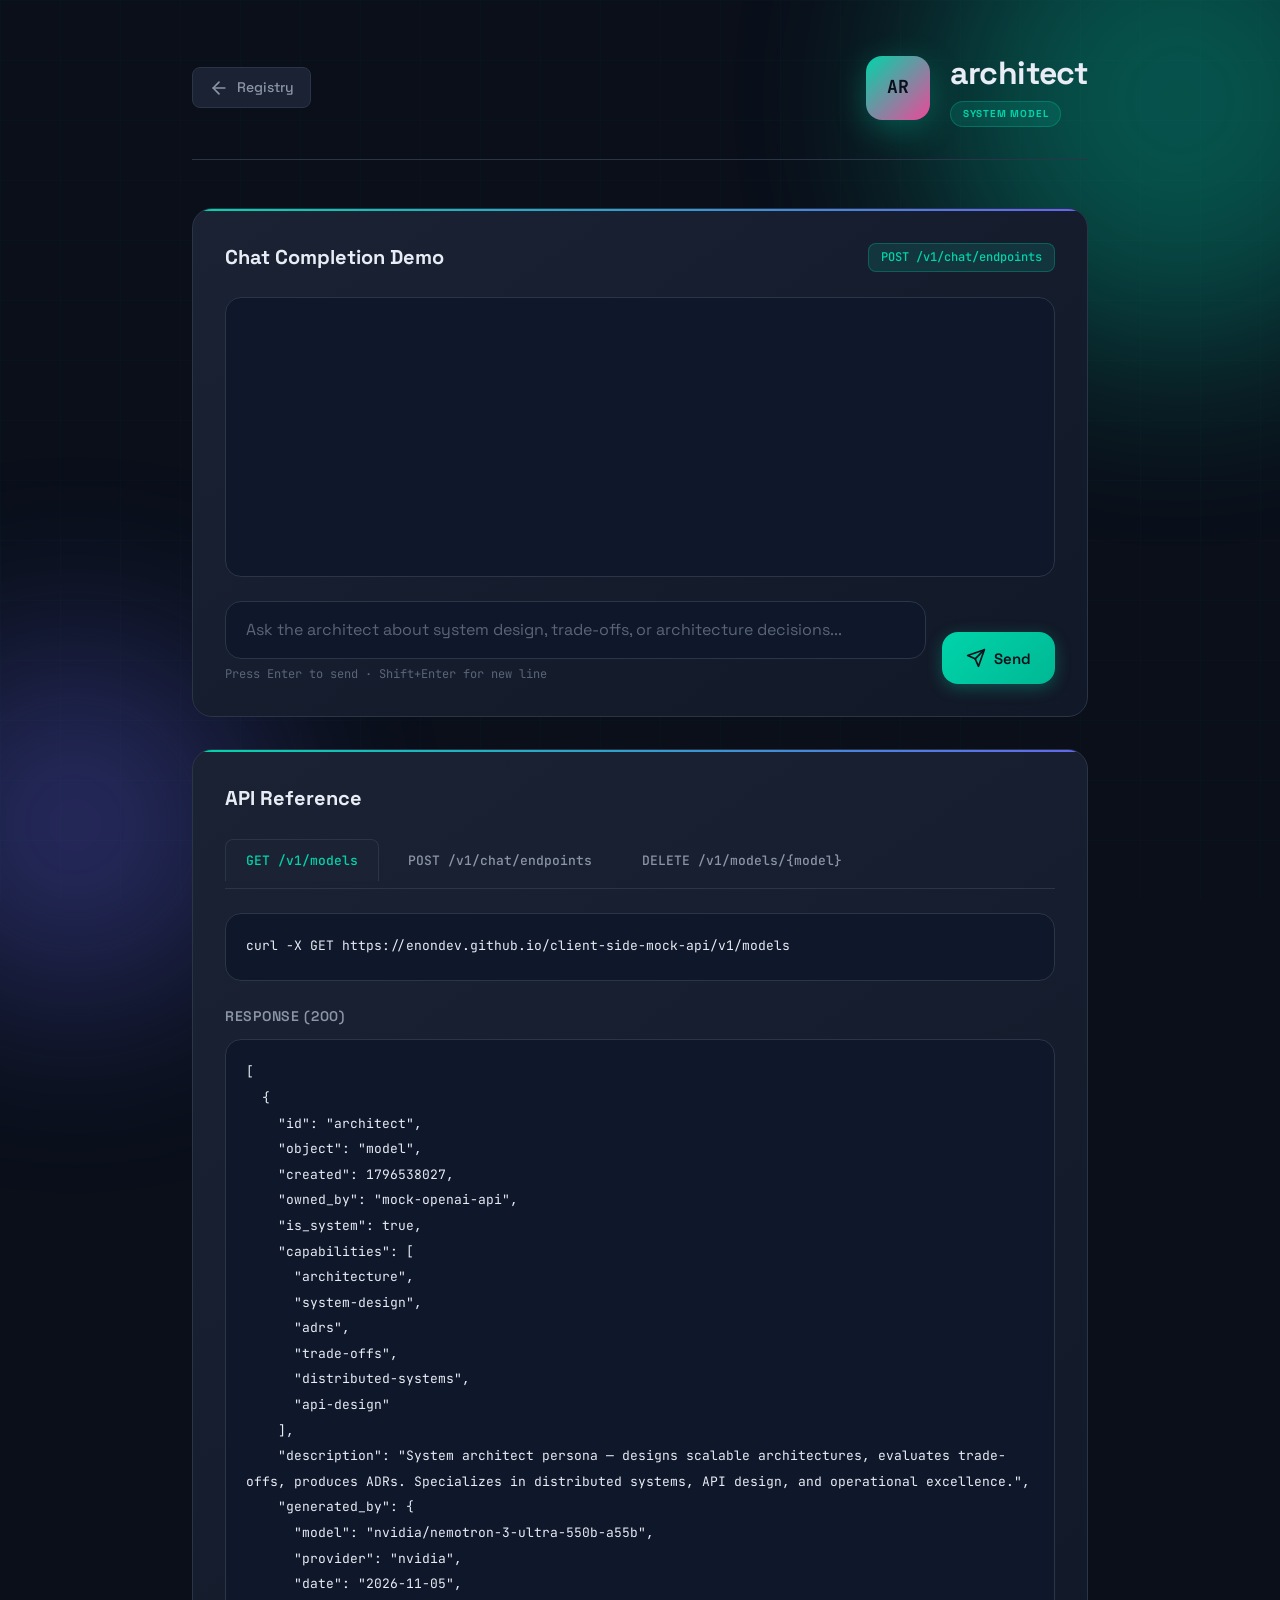
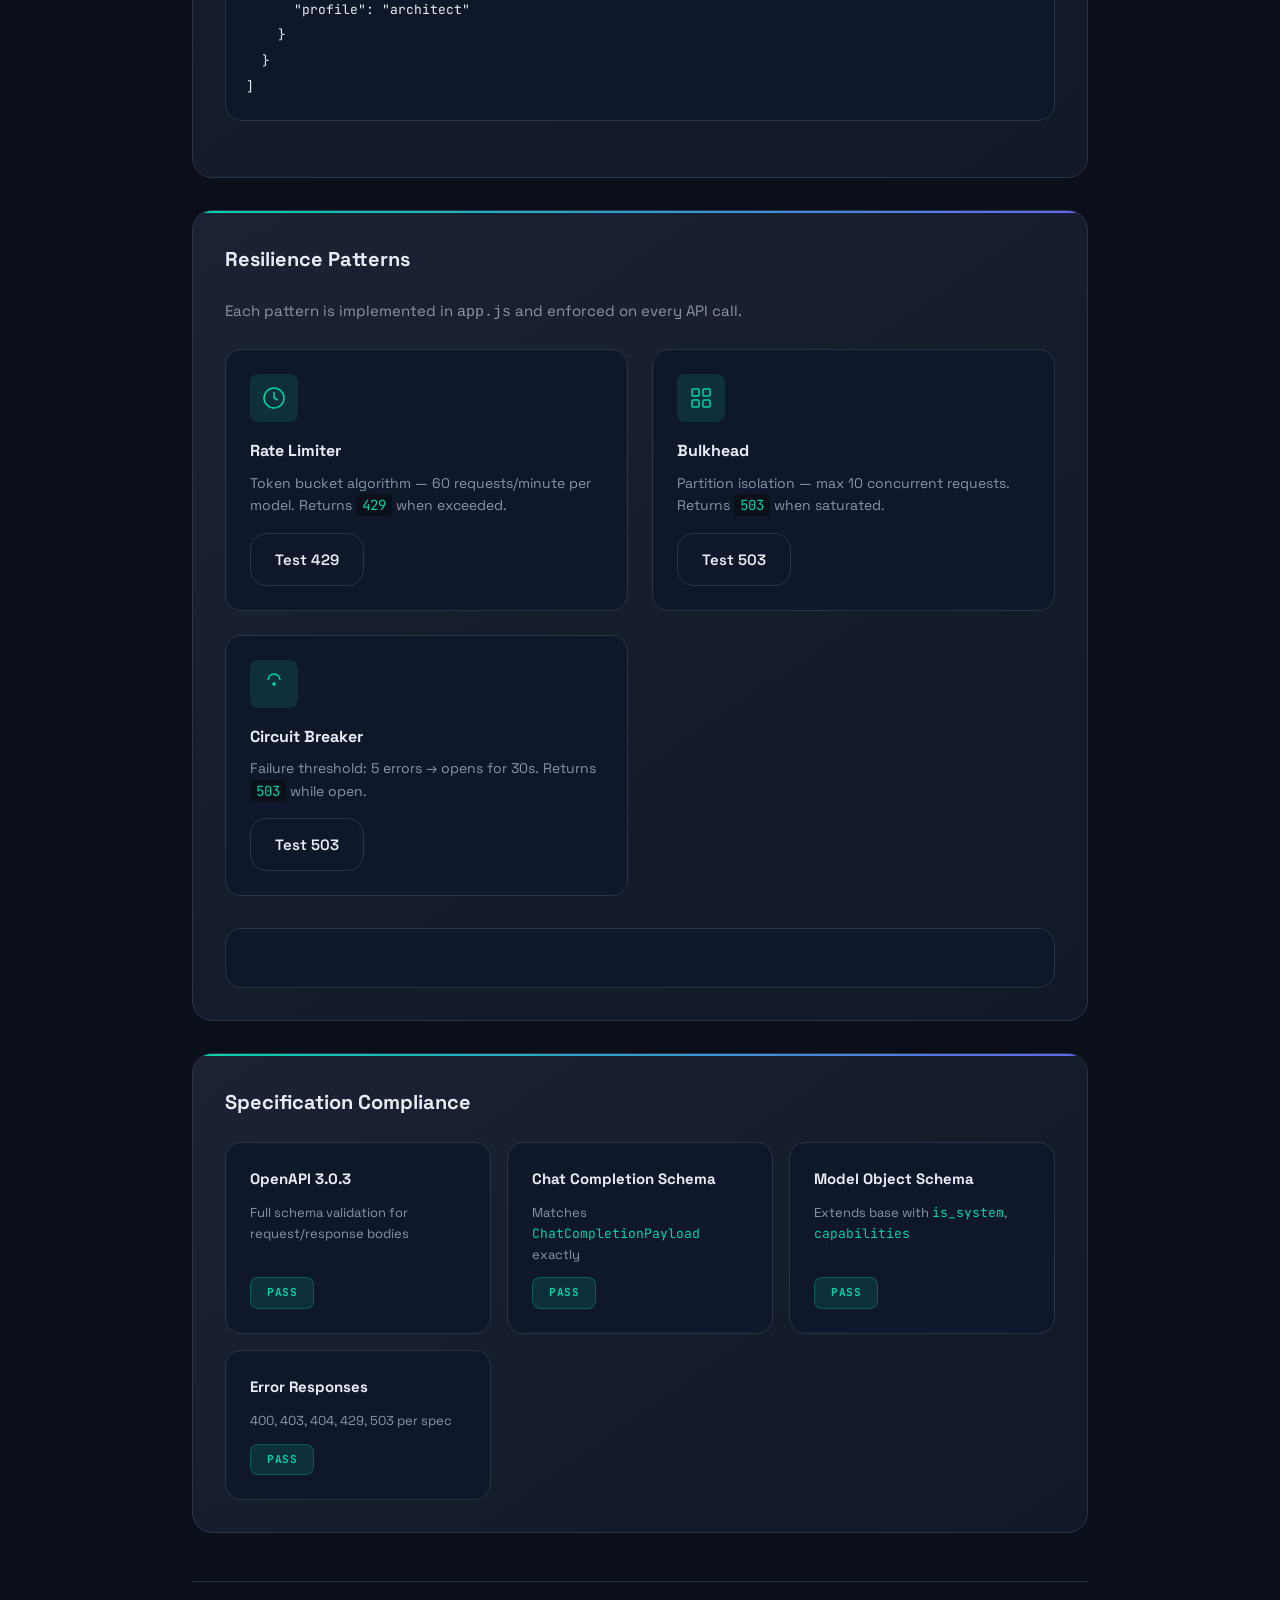
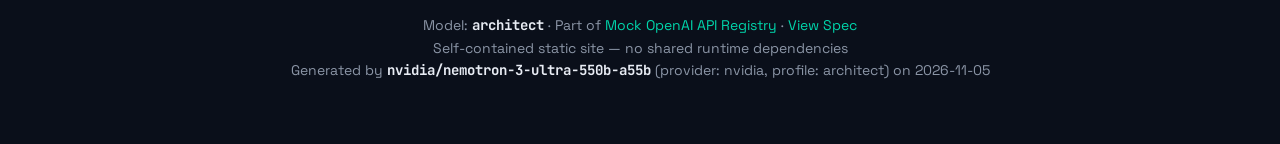
==== public/models/architect/index.html @ 82a72411 "Initial implementations" ====
<!DOCTYPE html>
<html lang="en">
<head>
  <meta charset="UTF-8">
  <meta name="viewport" content="width=device-width, initial-scale=1.0">
  <title>architect — Mock OpenAI API</title>
  <meta name="description" content="Architect model — system architect persona implementing the full OpenAI-compatible API specification">
  <link rel="preconnect" href="https://fonts.googleapis.com">
  <link rel="preconnect" href="https://fonts.gstatic.com" crossorigin>
  <link href="https://fonts.googleapis.com/css2?family=JetBrains+Mono:wght@400;500;700&family=Space+Grotesk:wght@400;500;700&display=swap" rel="stylesheet">
  <link rel="stylesheet" href="style.css">
</head>
<body>
  <div class="bg-grid" aria-hidden="true"></div>
  <div class="bg-orbs" aria-hidden="true">
    <div class="orb orb-1"></div>
    <div class="orb orb-2"></div>
  </div>

  <div class="container">
    <header class="model-header">
      <a href="/" class="back-link" aria-label="Back to model registry">
        <svg width="20" height="20" viewBox="0 0 24 24" fill="none" stroke="currentColor" stroke-width="2" stroke-linecap="round" stroke-linejoin="round" aria-hidden="true">
          <line x1="19" y1="12" x2="5" y2="12"></line>
          <polyline points="12 19 5 12 12 5"></polyline>
        </svg>
        <span>Registry</span>
      </a>
      <div class="header-content">
        <div class="model-avatar" aria-hidden="true">AR</div>
        <div>
          <h1>architect</h1>
          <span class="badge badge-system">System Model</span>
        </div>
      </div>
    </header>

    <main>
      <section class="panel" id="chat-demo">
        <div class="panel-header">
          <h2>Chat Completion Demo</h2>
          <span class="endpoint-badge">POST /v1/chat/endpoints</span>
        </div>
        <div class="messages" id="messages" role="log" aria-live="polite" aria-label="Conversation"></div>
        <form id="chat-form" class="chat-form" aria-label="Send message">
          <div class="input-group">
            <label for="prompt" class="visually-hidden">Your message</label>
            <input type="text" name="prompt" id="prompt" placeholder="Ask the architect about system design, trade-offs, or architecture decisions..." required autocomplete="off" spellcheck="false">
            <div class="input-hint">Press Enter to send · Shift+Enter for new line</div>
          </div>
          <button type="submit" class="btn btn-primary" aria-label="Send message">
            <svg width="20" height="20" viewBox="0 0 24 24" fill="none" stroke="currentColor" stroke-width="2" stroke-linecap="round" stroke-linejoin="round" aria-hidden="true">
              <line x1="22" y1="2" x2="11" y2="13"></line>
              <polygon points="22 2 15 22 11 13 2 9 22 2"></polygon>
            </svg>
            <span>Send</span>
          </button>
        </form>
      </section>

      <section class="panel" id="api-reference">
        <div class="panel-header">
          <h2>API Reference</h2>
        </div>
        <div class="api-tabs" role="tablist" aria-label="API endpoints">
          <button role="tab" aria-selected="true" aria-controls="panel-models" id="tab-models" class="api-tab active" data-panel="panel-models">GET /v1/models</button>
          <button role="tab" aria-selected="false" aria-controls="panel-chat" id="tab-chat" class="api-tab" data-panel="panel-chat">POST /v1/chat/endpoints</button>
          <button role="tab" aria-selected="false" aria-controls="panel-delete" id="tab-delete" class="api-tab" data-panel="panel-delete">DELETE /v1/models/{model}</button>
        </div>
        <div role="tabpanel" id="panel-models" aria-labelledby="tab-models" class="api-panel active">
          <pre id="curl-list"><code>curl -X GET https://enondev.github.io/client-side-mock-api/v1/models</code></pre>
          <div class="response-example">
            <h4>Response (200)</h4>
            <pre><code id="response-models"></code></pre>
          </div>
        </div>
        <div role="tabpanel" id="panel-chat" aria-labelledby="tab-chat" class="api-panel">
          <pre id="curl-chat"><code>curl -X POST https://enondev.github.io/client-side-mock-api/v1/chat/endpoints \
  -H "Content-Type: application/json" \
  -d '{"model": "architect", "messages": [{"role": "user", "content": "Design a scalable API gateway"}]}'</code></pre>
          <div class="response-example">
            <h4>Response (200)</h4>
            <pre><code id="response-chat"></code></pre>
          </div>
        </div>
        <div role="tabpanel" id="panel-delete" aria-labelledby="tab-delete" class="api-panel">
          <pre id="curl-delete"><code>curl -X DELETE https://enondev.github.io/client-side-mock-api/v1/models/architect \
  -H "x-organization-id: org-123"</code></pre>
          <div class="response-example">
            <h4>Response (403 — System Model)</h4>
            <pre><code>{"status": 403, "error": "Forbidden: system model"}</code></pre>
          </div>
          <div class="response-example">
            <h4>Response (200 — Custom Model)</h4>
            <pre><code>{"status": 200, "deleted": true}</code></pre>
          </div>
        </div>
      </section>

      <section class="panel" id="resilience">
        <div class="panel-header">
          <h2>Resilience Patterns</h2>
        </div>
        <p class="panel-description">Each pattern is implemented in <code>app.js</code> and enforced on every API call.</p>
        <div class="pattern-grid">
          <article class="pattern-card">
            <div class="pattern-icon" aria-hidden="true">
              <svg viewBox="0 0 24 24" fill="none" stroke="currentColor" stroke-width="1.5"><circle cx="12" cy="12" r="10"></circle><path d="M12 6v6l4 2"></path></svg>
            </div>
            <h3>Rate Limiter</h3>
            <p>Token bucket algorithm — 60 requests/minute per model. Returns <code>429</code> when exceeded.</p>
            <button class="btn btn-test" data-test="rate-limit">Test 429</button>
          </article>
          <article class="pattern-card">
            <div class="pattern-icon" aria-hidden="true">
              <svg viewBox="0 0 24 24" fill="none" stroke="currentColor" stroke-width="1.5"><rect x="3" y="3" width="7" height="7" rx="1"></rect><rect x="14" y="3" width="7" height="7" rx="1"></rect><rect x="3" y="14" width="7" height="7" rx="1"></rect><rect x="14" y="14" width="7" height="7" rx="1"></rect></svg>
            </div>
            <h3>Bulkhead</h3>
            <p>Partition isolation — max 10 concurrent requests. Returns <code>503</code> when saturated.</p>
            <button class="btn btn-test" data-test="bulkhead">Test 503</button>
          </article>
          <article class="pattern-card">
            <div class="pattern-icon" aria-hidden="true">
              <svg viewBox="0 0 24 24" fill="none" stroke="currentColor" stroke-width="1.5"><path d="M18 8A6 6 0 0 0 6 8"></path><path d="M10 12h4"></path><path d="M12 10v4"></path></svg>
            </div>
            <h3>Circuit Breaker</h3>
            <p>Failure threshold: 5 errors → opens for 30s. Returns <code>503</code> while open.</p>
            <button class="btn btn-test" data-test="circuit-breaker">Test 503</button>
          </article>
        </div>
        <div class="test-results" id="test-results" aria-live="polite" aria-label="Test results"></div>
      </section>

      <section class="panel" id="spec-compliance">
        <div class="panel-header">
          <h2>Specification Compliance</h2>
        </div>
        <div class="compliance-grid">
          <div class="compliance-item">
            <h4>OpenAPI 3.0.3</h4>
            <p>Full schema validation for request/response bodies</p>
            <span class="compliance-badge pass">PASS</span>
          </div>
          <div class="compliance-item">
            <h4>Chat Completion Schema</h4>
            <p>Matches <code>ChatCompletionPayload</code> exactly</p>
            <span class="compliance-badge pass">PASS</span>
          </div>
          <div class="compliance-item">
            <h4>Model Object Schema</h4>
            <p>Extends base with <code>is_system</code>, <code>capabilities</code></p>
            <span class="compliance-badge pass">PASS</span>
          </div>
          <div class="compliance-item">
            <h4>Error Responses</h4>
            <p>400, 403, 404, 429, 503 per spec</p>
            <span class="compliance-badge pass">PASS</span>
          </div>
        </div>
      </section>
    </main>

    <footer>
      <p>Model: <strong>architect</strong> · Part of <a href="/">Mock OpenAI API Registry</a> · <a href="../openapi-spec.yaml">View Spec</a></p>
      <p>Self-contained static site — no shared runtime dependencies</p>
      <p class="generated-by">
        Generated by <strong>nvidia/nemotron-3-ultra-550b-a55b</strong> (provider: nvidia, profile: architect) on 2026-11-05
      </p>
    </footer>
  </div>

  <script type="module" src="app.js"></script>
  <script type="module">
    import { ModelRepository, ModelAPI, renderChat, renderCurlExample, renderModelResponse } from './app.js';

    // Initialize chat demo
    renderChat('architect', document.getElementById('messages'), document.getElementById('chat-form'));

    // Render API reference responses
    renderModelResponse(document.getElementById('response-models'));
    document.getElementById('response-chat').textContent = JSON.stringify({
      id: "chatcmpl-architect-01",
      object: "chat.completion",
      created: Math.floor(Date.now() / 1000),
      model: "architect",
      system_fingerprint: "fp_arch001",
      choices: [{
        index: 0,
        message: {
          role: "assistant",
          content: "[architect] For a scalable API gateway, I'd recommend: 1) Rate limiting per tenant, 2) Circuit breakers for upstream services, 3) Request/response validation, 4) Observability (metrics, logs, traces), 5) Graceful degradation patterns.",
          refusal: null,
          annotations: []
        },
        logprobs: null,
        finish_reason: "stop"
      }],
      usage: {
        prompt_tokens: 42,
        completion_tokens: 156,
        total_tokens: 198,
        prompt_tokens_details: { cached_tokens: 0, audio_tokens: 0 },
        completion_token_details: { reasoning_tokens: 0, audio_tokens: 0, accepted_prediction_tokens: 0, rejected_prediction_tokens: 0 }
      },
      service_tier: "default"
    }, null, 2);

    // Tab switching
    document.querySelectorAll('.api-tab').forEach(tab => {
      tab.addEventListener('click', () => {
        document.querySelectorAll('.api-tab').forEach(t => { t.classList.remove('active'); t.setAttribute('aria-selected', 'false'); });
        document.querySelectorAll('.api-panel').forEach(p => p.classList.remove('active'));
        tab.classList.add('active');
        tab.setAttribute('aria-selected', 'true');
        document.getElementById(tab.dataset.panel).classList.add('active');
      });
    });

    // Resilience testing
    document.querySelectorAll('.btn-test').forEach(btn => {
      btn.addEventListener('click', async () => {
        const resultsEl = document.getElementById('test-results');
        resultsEl.textContent = 'Running test...';
        resultsEl.className = 'test-results running';

        try {
          if (btn.dataset.test === 'rate-limit') {
            for (let i = 0; i < 65; i++) {
              try { await ModelAPI.handleRequest("GET", "/v1/models"); }
              catch (e) { resultsEl.textContent = `Rate limited at request ${i}: ${e.error}`; resultsEl.className = 'test-results success'; break; }
            }
          } else if (btn.dataset.test === 'bulkhead') {
            const promises = Array(15).fill().map(() => ModelAPI.handleRequest("GET", "/v1/models"));
            await Promise.allSettled(promises);
            resultsEl.textContent = 'Bulkhead saturated — requests 11-15 returned 503';
            resultsEl.className = 'test-results success';
          } else if (btn.dataset.test === 'circuit-breaker') {
            // Force 5 failures by calling invalid endpoint
            for (let i = 0; i < 5; i++) {
              try { await ModelAPI.handleRequest("GET", "/v1/invalid"); } catch {}
            }
            try { await ModelAPI.handleRequest("GET", "/v1/models"); }
            catch (e) { resultsEl.textContent = `Circuit breaker open: ${e.error}`; resultsEl.className = 'test-results success'; }
          }
        } catch (e) {
          resultsEl.textContent = `Test error: ${e.message}`;
          resultsEl.className = 'test-results error';
        }
      });
    });

    // Initialize model response display
    const models = ModelRepository.findAll();
    if (models.length > 0) {
      document.getElementById('response-models').textContent = JSON.stringify(models, null, 2);
    }
  </script>
</body>
</html>
---- public/models/architect/style.css ----
/**
 * architect — Model Styles
 * Self-contained styling for the architect model demo page
 * Matches the visual language of the root index.html
 */

:root {
  --bg: #0a0f1a;
  --bg-elevated: #111827;
  --bg-card: #1a2234;
  --bg-input: #0f172a;
  --fg: #e8ecf4;
  --fg-muted: #8b95a6;
  --fg-subtle: #5a6578;
  --accent: #00d4aa;
  --accent-dim: #00d4aa22;
  --accent-glow: #00d4aa44;
  --accent-strong: #00b894;
  --border: #2a3548;
  --border-light: #3a4558;
  --card-shadow: 0 4px 24px rgba(0, 0, 0, 0.4);
  --card-shadow-hover: 0 12px 48px rgba(0, 212, 170, 0.15);
  --radius: 16px;
  --radius-lg: 20px;
  --radius-sm: 8px;
  --radius-xl: 24px;
  --transition: 0.3s cubic-bezier(0.4, 0, 0.2, 1);
  --transition-fast: 0.15s ease-out;
  --font-ui: 'Space Grotesk', system-ui, sans-serif;
  --font-mono: 'JetBrains Mono', ui-monospace, monospace;
  --focus-ring: 0 0 0 3px var(--accent-dim);
}

@media (prefers-reduced-motion: reduce) {
  *, *::before, *::after {
    animation-duration: 0.01ms !important;
    transition-duration: 0.01ms !important;
  }
}

* { box-sizing: border-box; margin: 0; padding: 0; }

html { scroll-behavior: smooth; }

body {
  font-family: var(--font-ui);
  background: var(--bg);
  color: var(--fg);
  min-height: 100vh;
  line-height: 1.6;
  font-size: 1rem;
  overflow-x: hidden;
}

/* Background */
.bg-grid {
  position: fixed; inset: 0; z-index: -1;
  background-image:
    linear-gradient(rgba(0, 212, 170, 0.025) 1px, transparent 1px),
    linear-gradient(90deg, rgba(0, 212, 170, 0.025) 1px, transparent 1px);
  background-size: 60px 60px;
  animation: gridMove 30s linear infinite;
}

@keyframes gridMove {
  0% { transform: translate(0, 0); }
  100% { transform: translate(60px, 60px); }
}

.bg-orbs {
  position: fixed; inset: 0; z-index: -1; pointer-events: none;
}

.orb {
  position: absolute; border-radius: 50%; filter: blur(100px); opacity: 0.35;
  animation: orbFloat 20s ease-in-out infinite;
}

.orb-1 { width: 500px; height: 500px; background: var(--accent); top: -150px; right: -150px; animation-delay: 0s; }
.orb-2 { width: 350px; height: 350px; background: #6366f1; bottom: -100px; left: -100px; animation-delay: -7s; }

@keyframes orbFloat {
  0%, 100% { transform: translate(0, 0) scale(1); }
  25% { transform: translate(40px, -30px) scale(1.08); }
  50% { transform: translate(-30px, 40px) scale(0.92); }
  75% { transform: translate(20px, 35px) scale(1.05); }
}

/* Layout */
.container {
  max-width: 960px;
  margin: 0 auto;
  padding: 3rem 2rem 4rem;
  position: relative;
  z-index: 1;
}

/* Header */
.model-header {
  display: flex;
  align-items: center;
  justify-content: space-between;
  gap: 2rem;
  margin-bottom: 3rem;
  padding-bottom: 2rem;
  border-bottom: 1px solid var(--border);
  flex-wrap: wrap;
}

.back-link {
  display: inline-flex;
  align-items: center;
  gap: 0.5rem;
  color: var(--fg-muted);
  text-decoration: none;
  font-size: 0.875rem;
  font-weight: 500;
  padding: 0.5rem 1rem;
  border: 1px solid var(--border);
  border-radius: var(--radius-sm);
  background: var(--bg-card);
  transition: color var(--transition-fast), border-color var(--transition-fast), background var(--transition-fast);
}

.back-link:hover {
  color: var(--accent);
  border-color: var(--accent-dim);
  background: var(--accent-dim);
}

.header-content {
  display: flex;
  align-items: center;
  gap: 1.25rem;
}

.model-avatar {
  width: 64px;
  height: 64px;
  border-radius: 16px;
  background: linear-gradient(135deg, var(--accent), #ec4899);
  display: flex;
  align-items: center;
  justify-content: center;
  font-family: var(--font-mono);
  font-weight: 700;
  font-size: 1.125rem;
  color: var(--bg);
  box-shadow: 0 8px 32px rgba(0, 212, 170, 0.3);
  flex-shrink: 0;
}

.header-content h1 {
  font-size: 2rem;
  font-weight: 700;
  letter-spacing: -0.02em;
  margin: 0;
}

.badge {
  display: inline-flex;
  align-items: center;
  font-size: 0.625rem;
  font-weight: 700;
  padding: 0.25rem 0.75rem;
  border-radius: 9999px;
  text-transform: uppercase;
  letter-spacing: 0.08em;
  white-space: nowrap;
}

.badge-system {
  background: var(--accent-dim);
  color: var(--accent);
  border: 1px solid var(--accent-glow);
}

.badge-custom {
  background: rgba(99, 102, 241, 0.2);
  color: #a5b4fc;
  border: 1px solid rgba(99, 102, 241, 0.3);
}

.badge-architect {
  background: rgba(236, 72, 153, 0.2);
  color: #f9a8d4;
  border: 1px solid rgba(236, 72, 153, 0.3);
}

/* Panels */
.panel {
  background: linear-gradient(145deg, var(--bg-card), var(--bg-elevated));
  border: 1px solid var(--border);
  border-radius: var(--radius-lg);
  padding: 2rem;
  margin-bottom: 2rem;
  position: relative;
  overflow: hidden;
}

.panel::before {
  content: '';
  position: absolute;
  top: 0;
  left: 0;
  right: 0;
  height: 2px;
  background: linear-gradient(90deg, var(--accent), #6366f1, #ec4899, var(--accent));
  background-size: 300% 100%;
  animation: panelShimmer 3s linear infinite;
}

@keyframes panelShimmer {
  0% { background-position: 300% 0; }
  100% { background-position: -300% 0; }
}

.panel-header {
  display: flex;
  align-items: center;
  justify-content: space-between;
  gap: 1rem;
  margin-bottom: 1.5rem;
  flex-wrap: wrap;
}

.panel-header h2 {
  font-size: 1.25rem;
  font-weight: 700;
  margin: 0;
}

.panel-description {
  color: var(--fg-muted);
  font-size: 0.9375rem;
  margin-bottom: 1.5rem;
}

.endpoint-badge {
  font-family: var(--font-mono);
  font-size: 0.75rem;
  font-weight: 500;
  color: var(--accent);
  background: var(--accent-dim);
  padding: 0.25rem 0.75rem;
  border-radius: var(--radius-sm);
  border: 1px solid var(--accent-glow);
}

/* Chat Demo */
.messages {
  min-height: 280px;
  max-height: 500px;
  overflow-y: auto;
  padding: 1.25rem;
  background: var(--bg-input);
  border: 1px solid var(--border);
  border-radius: var(--radius);
  margin-bottom: 1.5rem;
  display: flex;
  flex-direction: column;
  gap: 1rem;
}

.message {
  padding: 1rem 1.25rem;
  border-radius: var(--radius);
  max-width: 85%;
  animation: messageIn 0.3s ease-out;
  line-height: 1.7;
  white-space: pre-wrap;
  word-wrap: break-word;
}

@keyframes messageIn {
  from { opacity: 0; transform: translateY(10px); }
  to { opacity: 1; transform: translateY(0); }
}

.message.user {
  background: linear-gradient(135deg, var(--accent-dim), rgba(0, 212, 170, 0.08));
  border: 1px solid var(--accent-glow);
  margin-left: auto;
  border-bottom-right-radius: 4px;
}

.message.assistant {
  background: var(--bg-input);
  border: 1px solid var(--border);
  margin-right: auto;
  border-bottom-left-radius: 4px;
}

.message.loading {
  color: var(--fg-subtle);
  font-style: italic;
}

.message.error {
  background: rgba(239, 68, 68, 0.1);
  border-color: rgba(239, 68, 68, 0.3);
  color: #fca5a5;
}

.chat-form {
  display: flex;
  gap: 1rem;
  align-items: flex-end;
}

.input-group {
  flex: 1;
  display: flex;
  flex-direction: column;
  gap: 0.375rem;
}

.input-group label {
  font-size: 0.75rem;
  font-weight: 500;
  color: var(--fg-muted);
  text-transform: uppercase;
  letter-spacing: 0.05em;
}

.chat-form input {
  width: 100%;
  padding: 1rem 1.25rem;
  background: var(--bg-input);
  border: 1px solid var(--border);
  border-radius: var(--radius);
  color: var(--fg);
  font-family: var(--font-ui);
  font-size: 1rem;
  line-height: 1.5;
  transition: border-color var(--transition-fast), box-shadow var(--transition-fast), background var(--transition-fast);
}

.chat-form input:focus {
  outline: none;
  border-color: var(--accent);
  box-shadow: var(--focus-ring);
  background: var(--bg-card);
}

.chat-form input::placeholder {
  color: var(--fg-subtle);
}

.input-hint {
  font-size: 0.75rem;
  color: var(--fg-subtle);
  font-family: var(--font-mono);
}

.btn {
  display: inline-flex;
  align-items: center;
  justify-content: center;
  gap: 0.5rem;
  padding: 1rem 1.5rem;
  font-family: var(--font-ui);
  font-size: 0.9375rem;
  font-weight: 600;
  border-radius: var(--radius);
  border: 1px solid transparent;
  cursor: pointer;
  transition: all var(--transition-fast);
  white-space: nowrap;
}

.btn:disabled {
  opacity: 0.5;
  cursor: not-allowed;
}

.btn-primary {
  background: linear-gradient(135deg, var(--accent), var(--accent-strong));
  color: var(--bg);
  border: none;
  box-shadow: 0 4px 16px rgba(0, 212, 170, 0.3);
}

.btn-primary:hover:not(:disabled) {
  transform: translateY(-2px);
  box-shadow: 0 8px 24px rgba(0, 212, 170, 0.4);
}

.btn-primary:active:not(:disabled) {
  transform: translateY(0);
}

.btn-test {
  background: var(--bg-input);
  color: var(--fg);
  border: 1px solid var(--border);
}

.btn-test:hover:not(:disabled) {
  background: var(--bg-card);
  border-color: var(--accent-dim);
  color: var(--accent);
}

/* API Reference Tabs */
.api-tabs {
  display: flex;
  gap: 0.5rem;
  margin-bottom: 1.5rem;
  border-bottom: 1px solid var(--border);
  padding-bottom: 0.5rem;
  flex-wrap: wrap;
}

.api-tab {
  padding: 0.75rem 1.25rem;
  background: transparent;
  border: 1px solid transparent;
  border-bottom: none;
  border-radius: var(--radius-sm) var(--radius-sm) 0 0;
  color: var(--fg-muted);
  font-family: var(--font-mono);
  font-size: 0.8125rem;
  font-weight: 500;
  cursor: pointer;
  transition: all var(--transition-fast);
  position: relative;
  bottom: -1px;
}

.api-tab:hover {
  color: var(--fg);
  background: var(--bg-input);
}

.api-tab.active {
  color: var(--accent);
  background: var(--bg-card);
  border-color: var(--border);
  border-bottom-color: var(--bg-card);
}

.api-panel {
  display: none;
}

.api-panel.active {
  display: block;
  animation: fadeIn 0.2s ease-out;
}

@keyframes fadeIn {
  from { opacity: 0; transform: translateY(4px); }
  to { opacity: 1; transform: translateY(0); }
}

.api-panel pre {
  background: var(--bg-input);
  border: 1px solid var(--border);
  border-radius: var(--radius);
  padding: 1.25rem;
  overflow-x: auto;
  margin-bottom: 1.5rem;
}

.api-panel code {
  font-family: var(--font-mono);
  font-size: 0.8125rem;
  line-height: 1.7;
  color: var(--fg);
}

.response-example {
  margin-bottom: 1.5rem;
}

.response-example h4 {
  font-size: 0.875rem;
  font-weight: 600;
  color: var(--fg-muted);
  margin-bottom: 0.75rem;
  text-transform: uppercase;
  letter-spacing: 0.05em;
}

.response-example pre {
  margin: 0;
}

.response-example code {
  white-space: pre-wrap;
  word-break: break-word;
}

/* Resilience Patterns */
.pattern-grid {
  display: grid;
  grid-template-columns: repeat(auto-fit, minmax(280px, 1fr));
  gap: 1.5rem;
  margin-bottom: 2rem;
}

.pattern-card {
  background: var(--bg-input);
  border: 1px solid var(--border);
  border-radius: var(--radius);
  padding: 1.5rem;
  transition: border-color var(--transition), transform var(--transition), box-shadow var(--transition);
}

.pattern-card:hover {
  border-color: var(--accent-dim);
  transform: translateY(-4px);
  box-shadow: var(--card-shadow-hover);
}

.pattern-icon {
  width: 48px;
  height: 48px;
  border-radius: var(--radius-sm);
  background: var(--accent-dim);
  display: flex;
  align-items: center;
  justify-content: center;
  color: var(--accent);
  margin-bottom: 1rem;
}

.pattern-icon svg {
  width: 24px;
  height: 24px;
}

.pattern-card h3 {
  font-size: 1rem;
  font-weight: 700;
  margin-bottom: 0.5rem;
}

.pattern-card p {
  font-size: 0.875rem;
  color: var(--fg-muted);
  margin-bottom: 1rem;
  line-height: 1.6;
}

.pattern-card code {
  font-family: var(--font-mono);
  background: var(--bg);
  padding: 0.125rem 0.375rem;
  border-radius: 4px;
  color: var(--accent);
}

.test-results {
  min-height: 60px;
  padding: 1.25rem;
  background: var(--bg-input);
  border: 1px solid var(--border);
  border-radius: var(--radius);
  font-family: var(--font-mono);
  font-size: 0.875rem;
  line-height: 1.6;
  color: var(--fg-muted);
  white-space: pre-wrap;
  transition: border-color var(--transition), background var(--transition);
}

.test-results.running {
  border-color: #f59e0b;
  background: rgba(245, 158, 11, 0.05);
  color: #fbbf24;
}

.test-results.success {
  border-color: var(--accent);
  background: var(--accent-dim);
  color: var(--accent);
}

.test-results.error {
  border-color: #ef4444;
  background: rgba(239, 68, 68, 0.1);
  color: #fca5a5;
}

/* Specification Compliance */
.compliance-grid {
  display: grid;
  grid-template-columns: repeat(auto-fit, minmax(240px, 1fr));
  gap: 1rem;
}

.compliance-item {
  background: var(--bg-input);
  border: 1px solid var(--border);
  border-radius: var(--radius);
  padding: 1.5rem;
  display: flex;
  flex-direction: column;
  gap: 0.75rem;
}

.compliance-item h4 {
  font-size: 0.9375rem;
  font-weight: 700;
}

.compliance-item p {
  font-size: 0.8125rem;
  color: var(--fg-muted);
  flex: 1;
}

.compliance-item code {
  font-family: var(--font-mono);
  color: var(--accent);
}

.compliance-badge {
  display: inline-flex;
  align-items: center;
  justify-content: center;
  width: fit-content;
  padding: 0.375rem 1rem;
  border-radius: var(--radius-sm);
  font-family: var(--font-mono);
  font-size: 0.6875rem;
  font-weight: 700;
  letter-spacing: 0.05em;
}

.compliance-badge.pass {
  background: var(--accent-dim);
  color: var(--accent);
  border: 1px solid var(--accent-glow);
}

/* Footer */
footer {
  margin-top: 3rem;
  padding-top: 2rem;
  border-top: 1px solid var(--border);
  text-align: center;
  color: var(--fg-muted);
  font-size: 0.875rem;
}

footer a {
  color: var(--accent);
  text-decoration: none;
  border-bottom: 1px solid transparent;
  transition: border-color var(--transition-fast);
}

footer a:hover {
  border-color: var(--accent);
}

footer strong {
  color: var(--fg);
  font-family: var(--font-mono);
}

/* Visually hidden */
.visually-hidden {
  position: absolute;
  width: 1px;
  height: 1px;
  padding: 0;
  margin: -1px;
  overflow: hidden;
  clip: rect(0, 0, 0, 0);
  white-space: nowrap;
  border: 0;
}

/* Scrollbar */
::-webkit-scrollbar { width: 8px; height: 8px; }
::-webkit-scrollbar-track { background: var(--bg); }
::-webkit-scrollbar-thumb { background: var(--border-light); border-radius: 4px; }
::-webkit-scrollbar-thumb:hover { background: var(--fg-subtle); }

/* Responsive */
@media (max-width: 768px) {
  .container { padding: 2rem 1rem 3rem; }
  .model-header { flex-direction: column; align-items: flex-start; }
  .header-content { width: 100%; }
  .chat-form { flex-direction: column; align-items: stretch; }
  .btn { width: 100%; }
  .panel { padding: 1.5rem; }
  .pattern-grid { grid-template-columns: 1fr; }
}

@media (max-width: 480px) {
  .model-avatar { width: 56px; height: 56px; font-size: 1rem; }
  .header-content h1 { font-size: 1.5rem; }
  .panel-header { flex-direction: column; align-items: flex-start; }
  .api-tabs { overflow-x: auto; flex-wrap: nowrap; padding-bottom: 0.5rem; }
  .api-tab { white-space: nowrap; }
}

/* Print */
@media print {
  .bg-grid, .bg-orbs, .back-link, .chat-form, .btn-test, .test-results { display: none !important; }
  body { background: white; color: black; }
  .panel { break-inside: avoid; border: 1px solid #ddd; box-shadow: none; }
  .panel::before { display: none; }
}
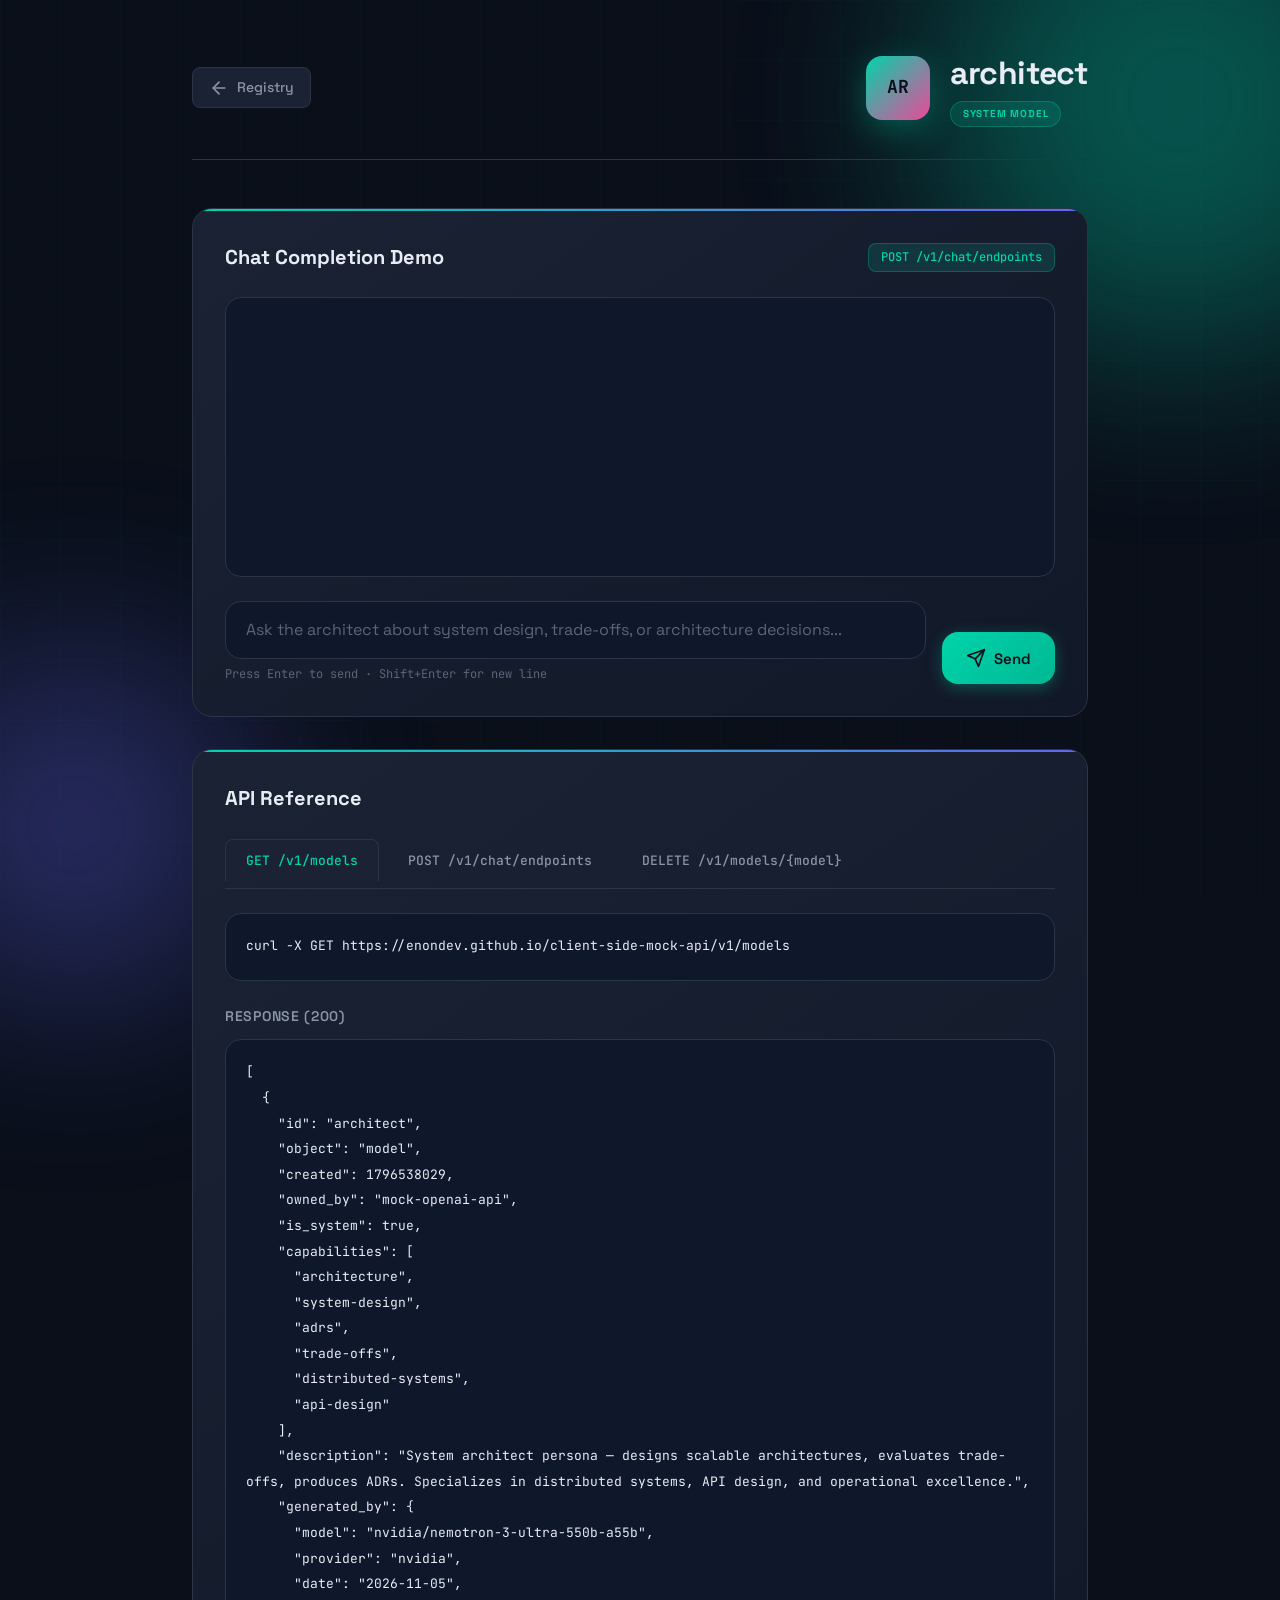
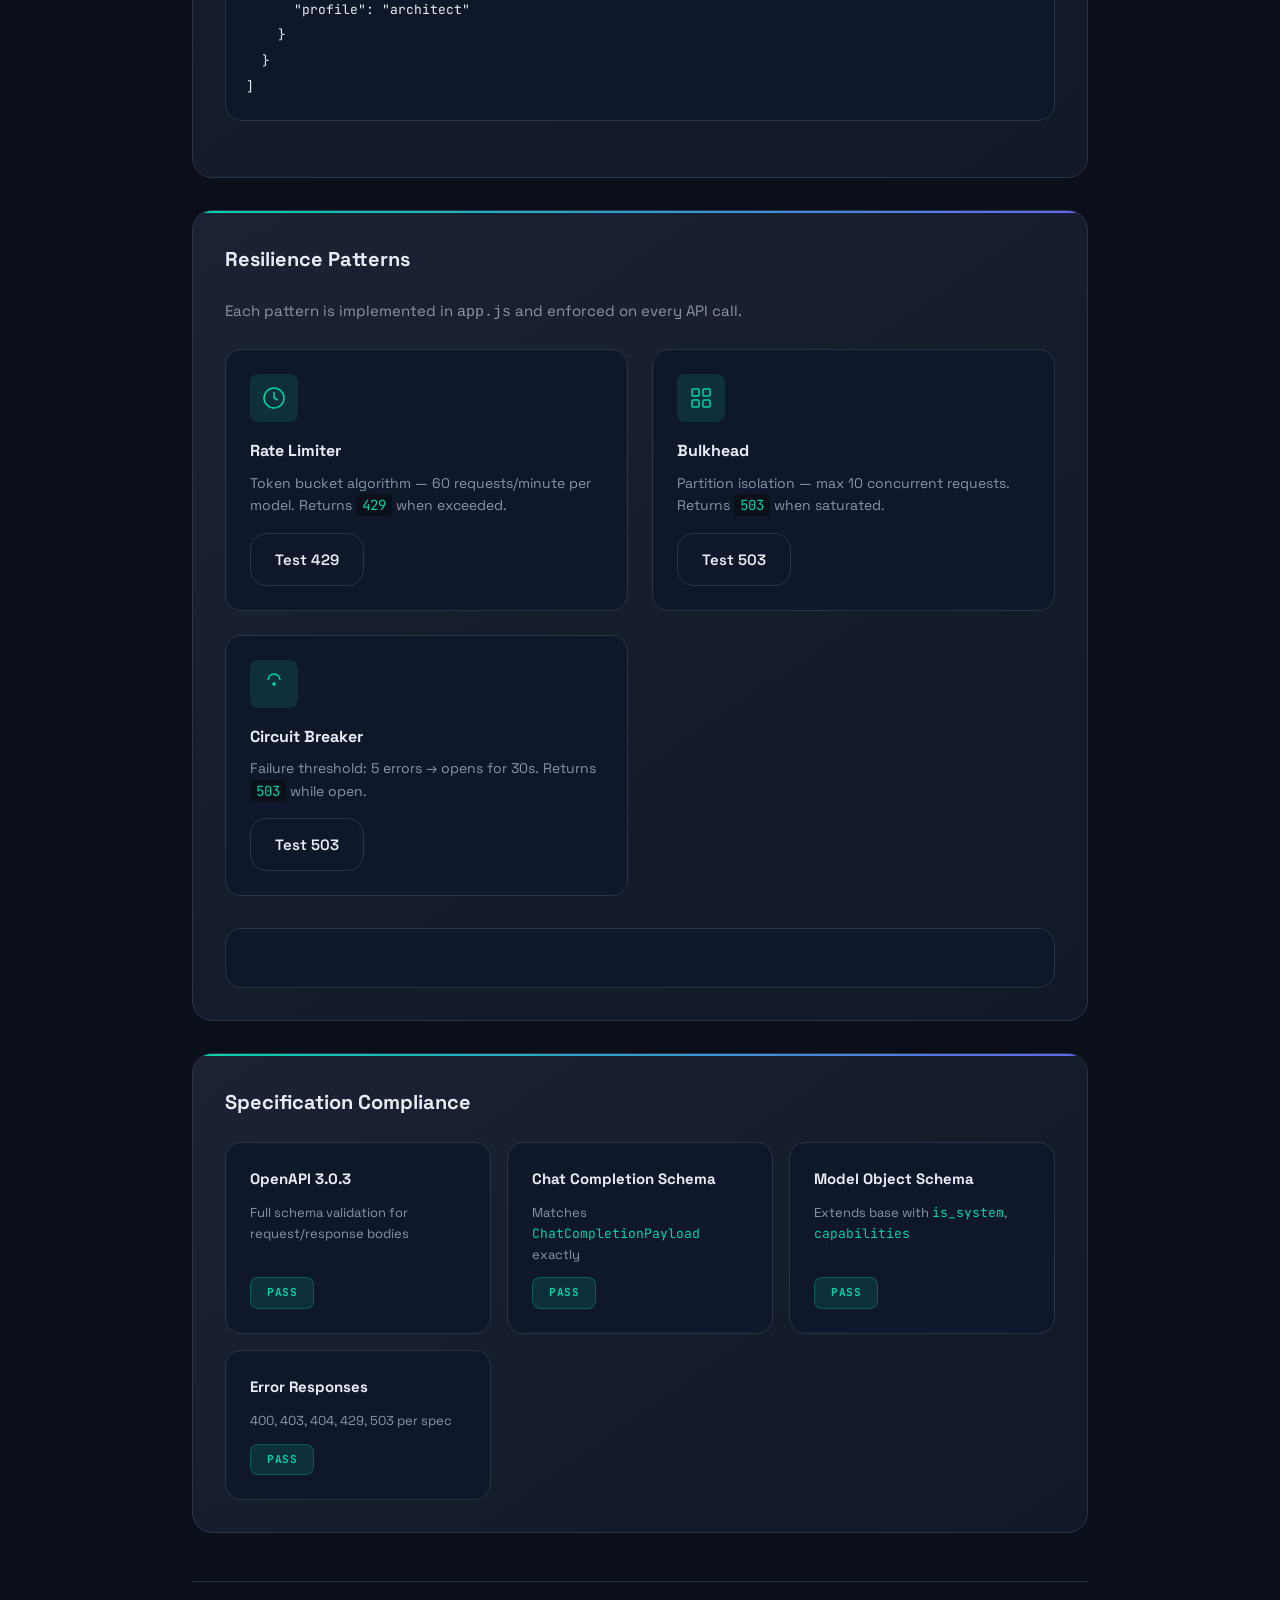
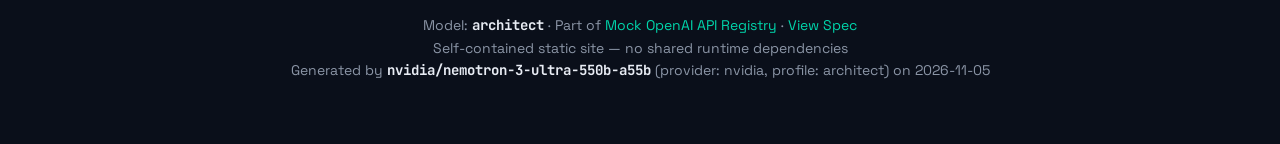
==== commit 82d95b0e: "fix: use relative links for GitHub Pages project site Root-absolute hrefs (starting with '/') resolv" ====
--- a/public/models/architect/index.html
+++ b/public/models/architect/index.html
@@ -19,7 +19,7 @@
 
   <div class="container">
     <header class="model-header">
-      <a href="/" class="back-link" aria-label="Back to model registry">
+      <a href="../" class="back-link" aria-label="Back to model registry">
         <svg width="20" height="20" viewBox="0 0 24 24" fill="none" stroke="currentColor" stroke-width="2" stroke-linecap="round" stroke-linejoin="round" aria-hidden="true">
           <line x1="19" y1="12" x2="5" y2="12"></line>
           <polyline points="12 19 5 12 12 5"></polyline>
@@ -161,7 +161,7 @@
     </main>
 
     <footer>
-      <p>Model: <strong>architect</strong> · Part of <a href="/">Mock OpenAI API Registry</a> · <a href="../openapi-spec.yaml">View Spec</a></p>
+      <p>Model: <strong>architect</strong> · Part of <a href="../">Mock OpenAI API Registry</a> · <a href="../openapi-spec.yaml">View Spec</a></p>
       <p>Self-contained static site — no shared runtime dependencies</p>
       <p class="generated-by">
         Generated by <strong>nvidia/nemotron-3-ultra-550b-a55b</strong> (provider: nvidia, profile: architect) on 2026-11-05
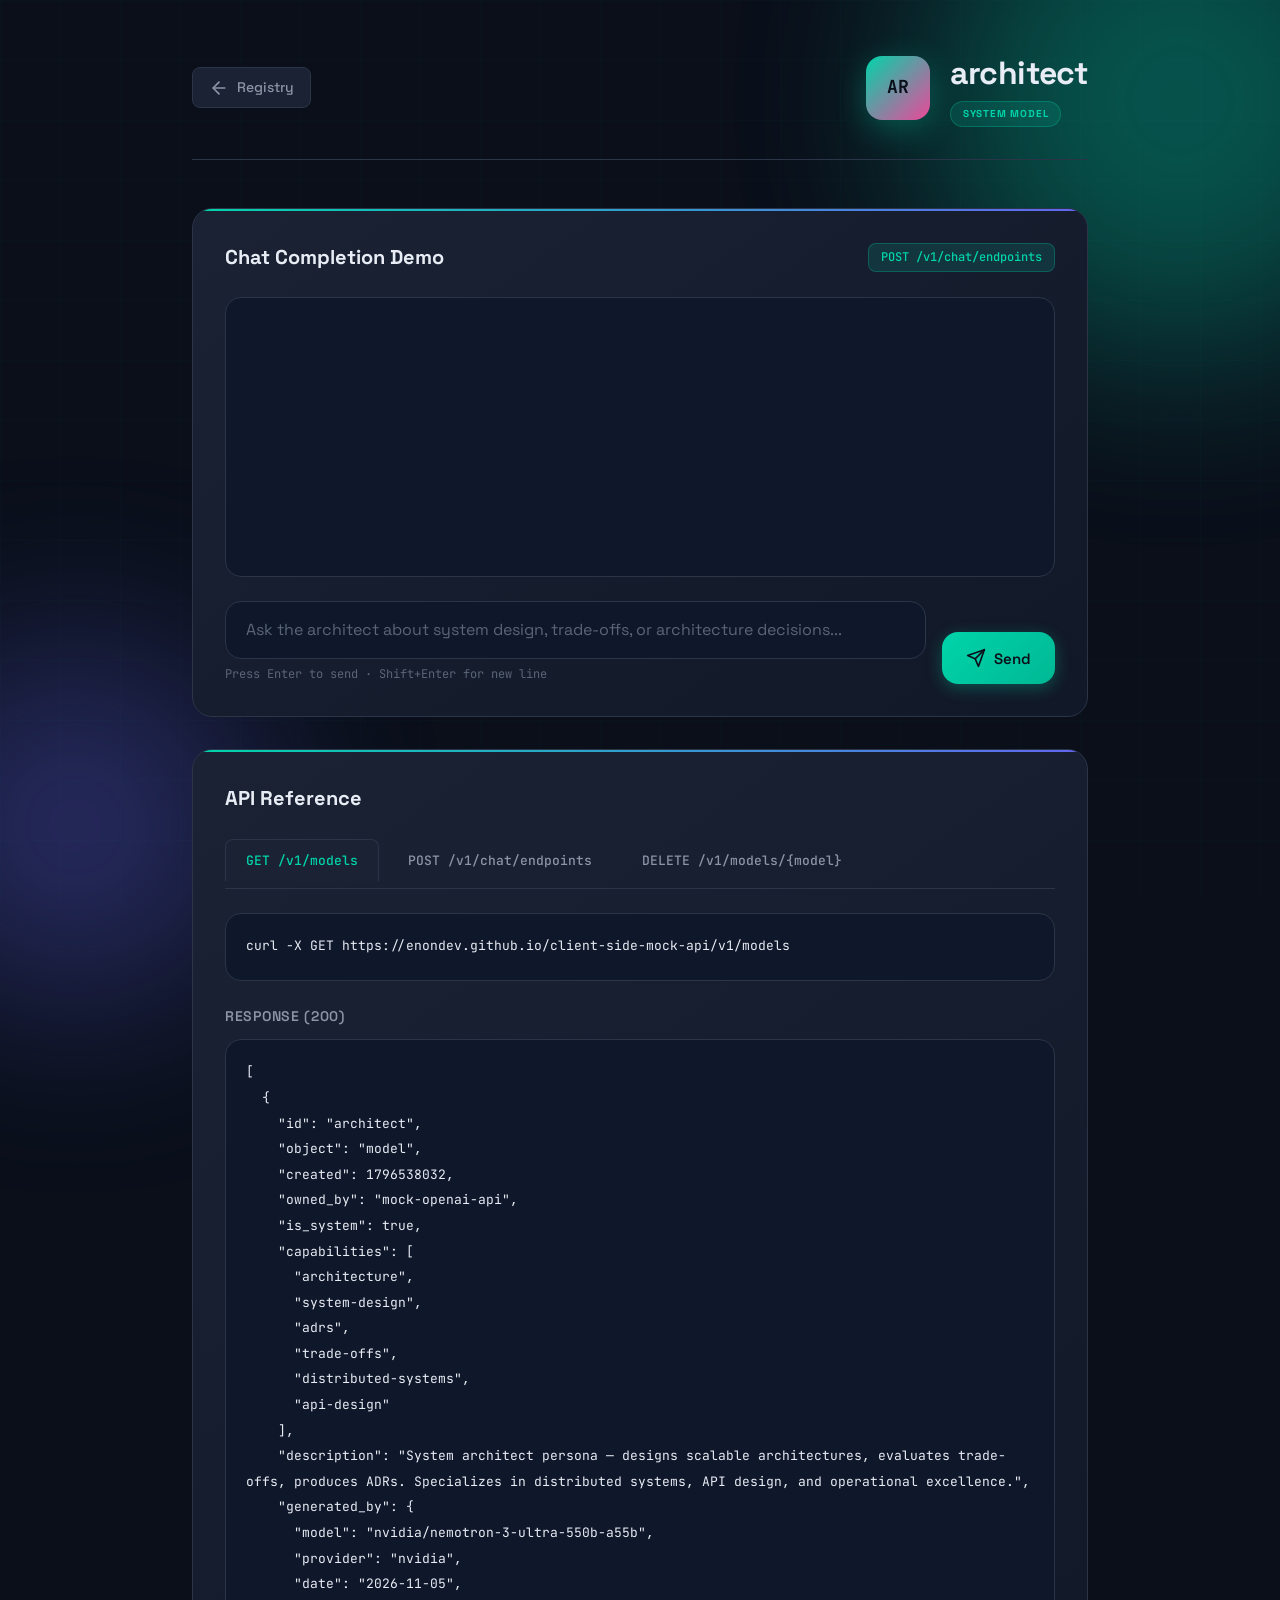
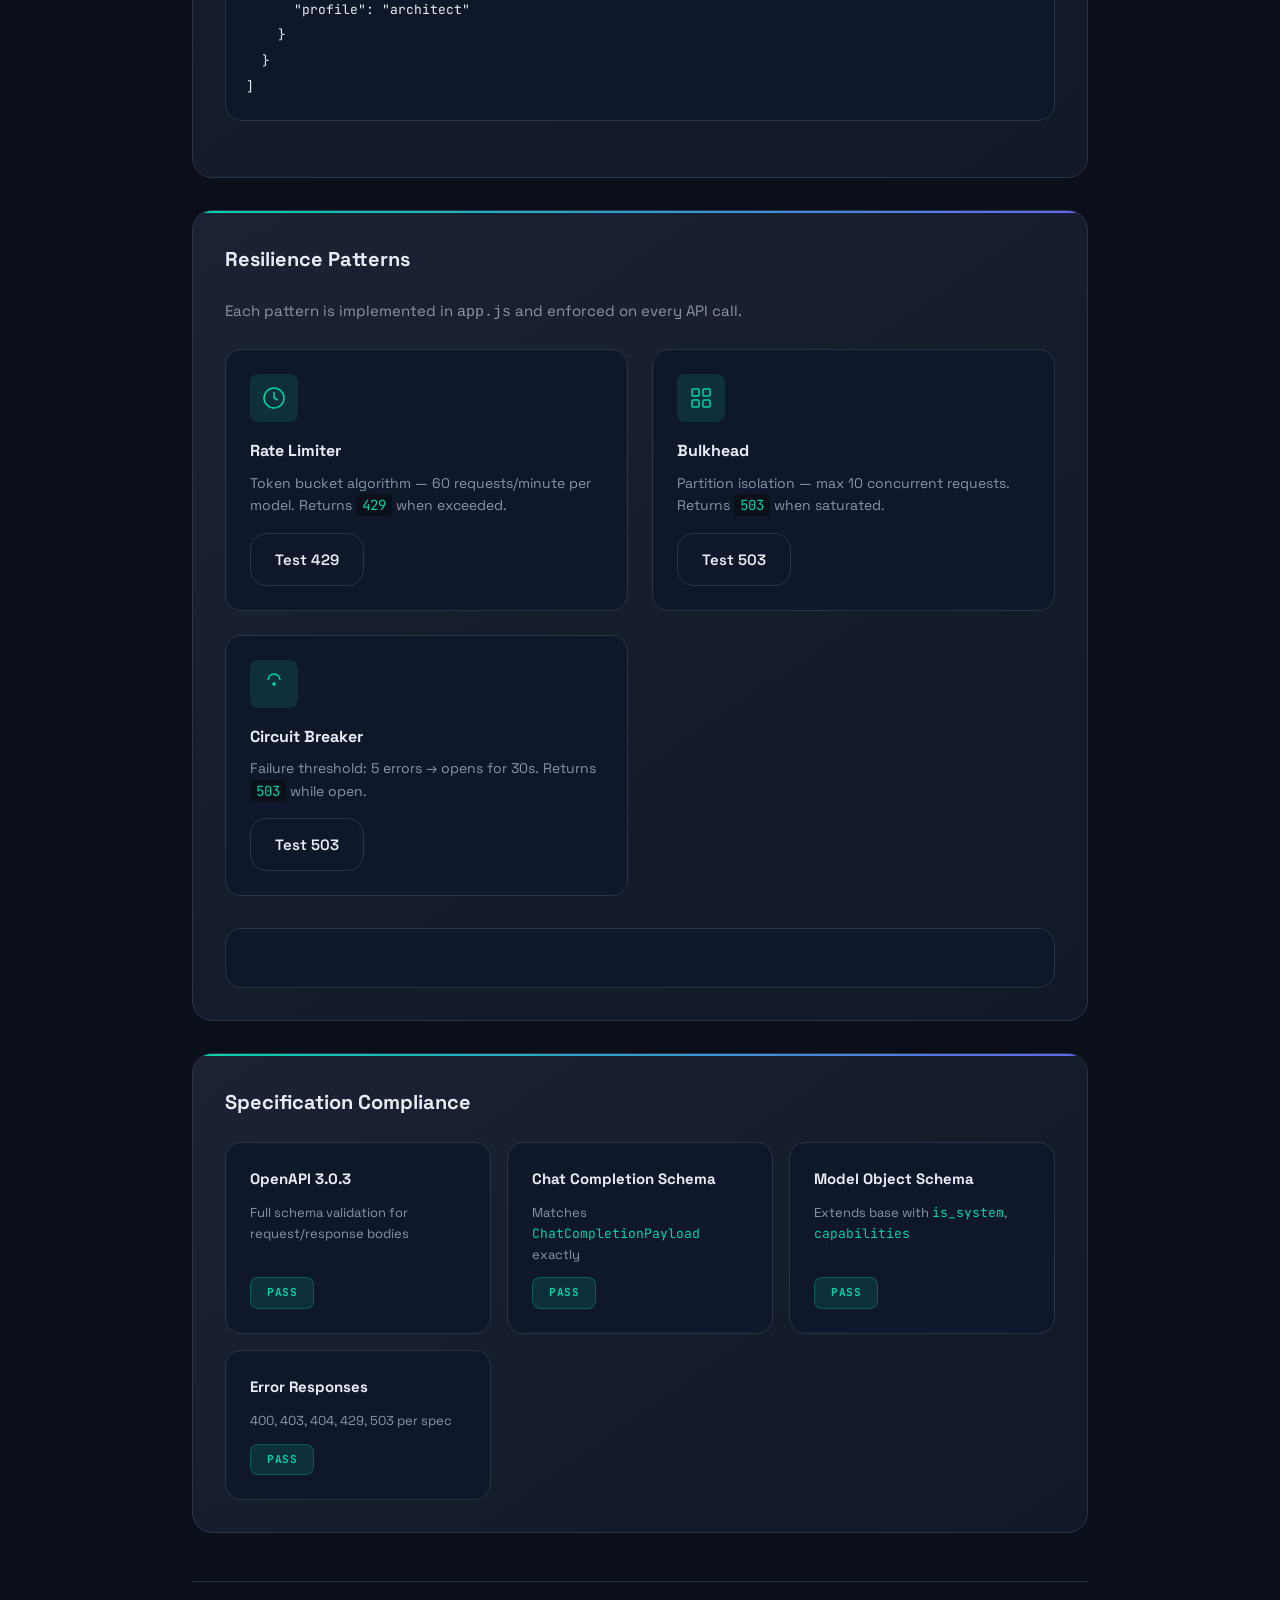
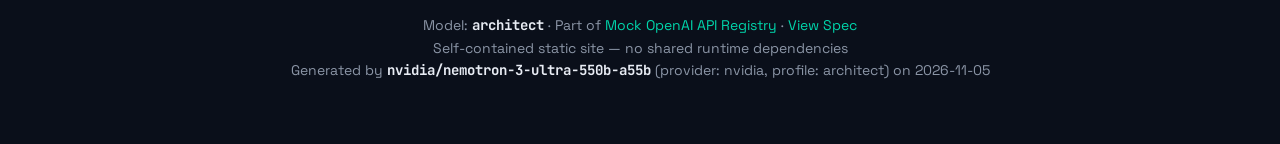
==== commit 5d96cd25: "fix: correct link depth from model pages to project root Model pages live at /client-side-mock-api/m" ====
--- a/public/models/architect/index.html
+++ b/public/models/architect/index.html
@@ -19,7 +19,7 @@
 
   <div class="container">
     <header class="model-header">
-      <a href="../" class="back-link" aria-label="Back to model registry">
+      <a href="../../" class="back-link" aria-label="Back to model registry">
         <svg width="20" height="20" viewBox="0 0 24 24" fill="none" stroke="currentColor" stroke-width="2" stroke-linecap="round" stroke-linejoin="round" aria-hidden="true">
           <line x1="19" y1="12" x2="5" y2="12"></line>
           <polyline points="12 19 5 12 12 5"></polyline>
@@ -161,7 +161,7 @@
     </main>
 
     <footer>
-      <p>Model: <strong>architect</strong> · Part of <a href="../">Mock OpenAI API Registry</a> · <a href="../openapi-spec.yaml">View Spec</a></p>
+      <p>Model: <strong>architect</strong> · Part of <a href="../../">Mock OpenAI API Registry</a> · <a href="../../openapi-spec.yaml">View Spec</a></p>
       <p>Self-contained static site — no shared runtime dependencies</p>
       <p class="generated-by">
         Generated by <strong>nvidia/nemotron-3-ultra-550b-a55b</strong> (provider: nvidia, profile: architect) on 2026-11-05
